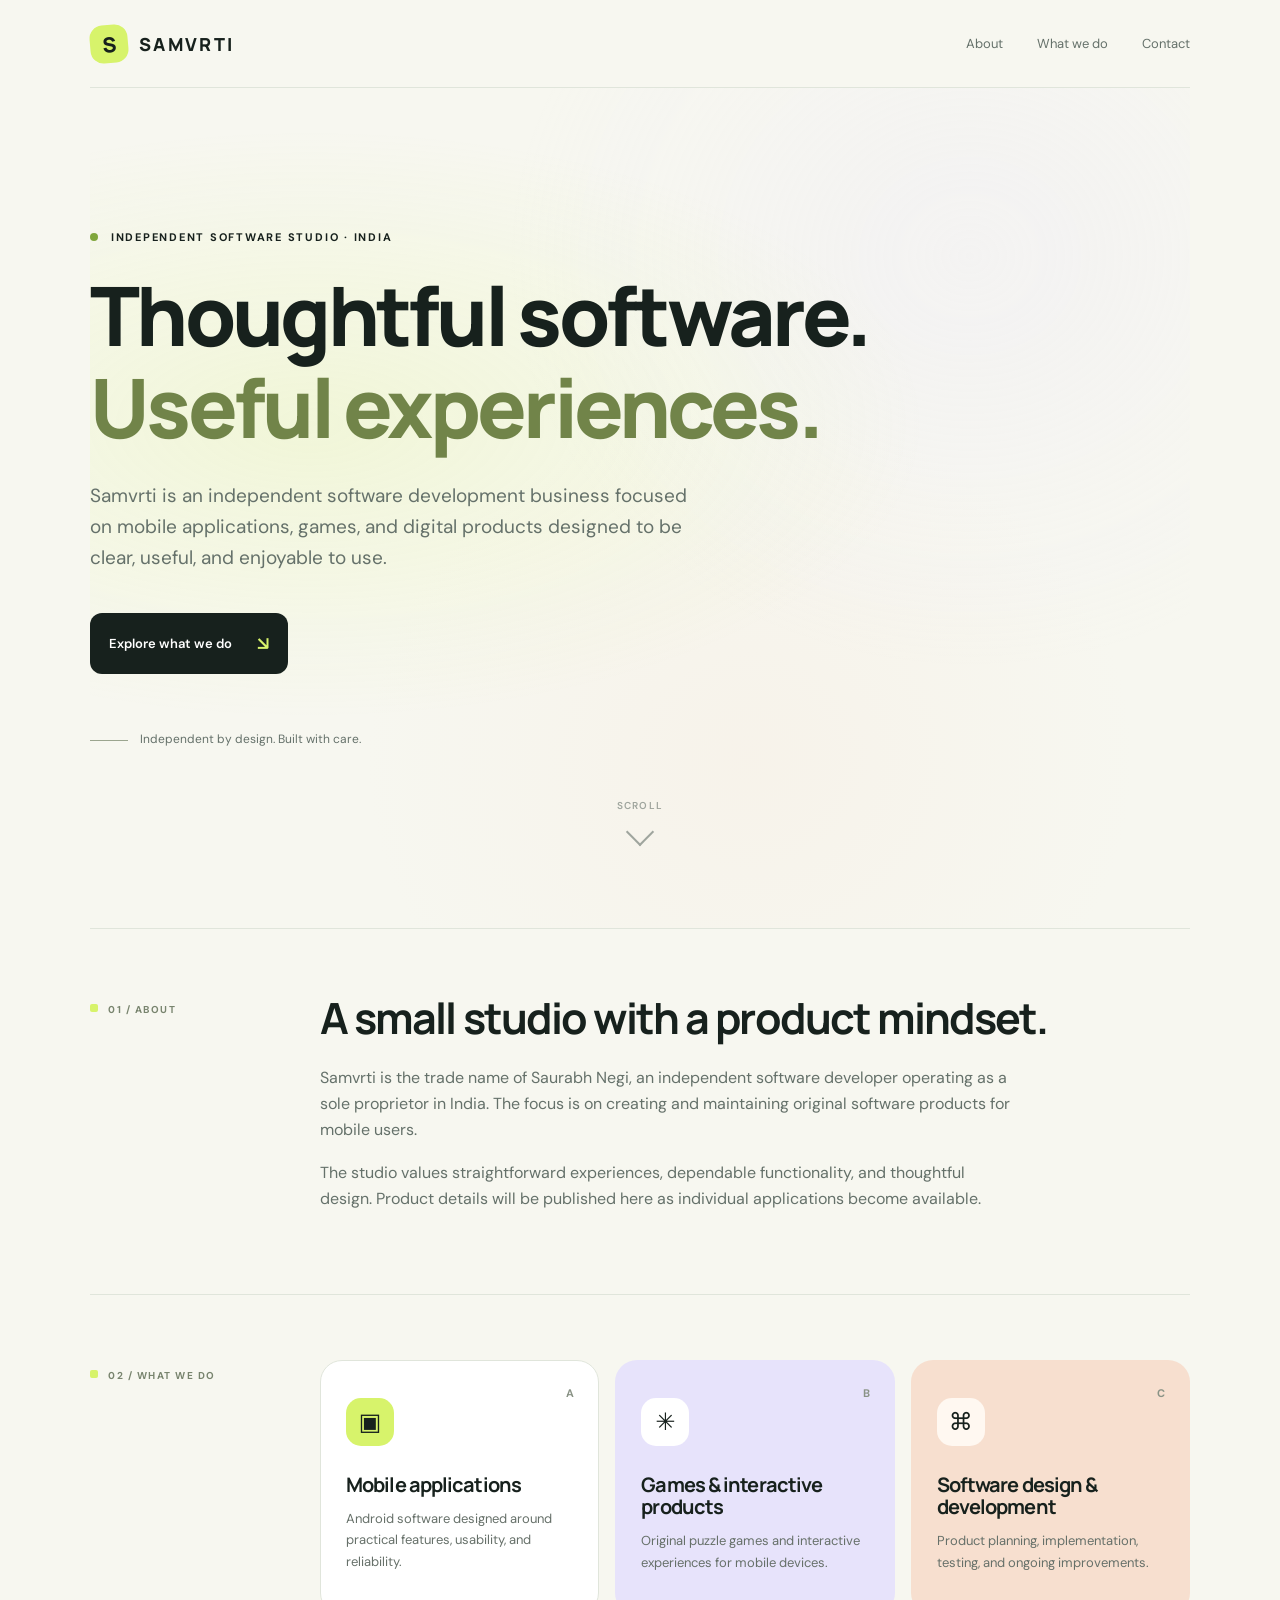
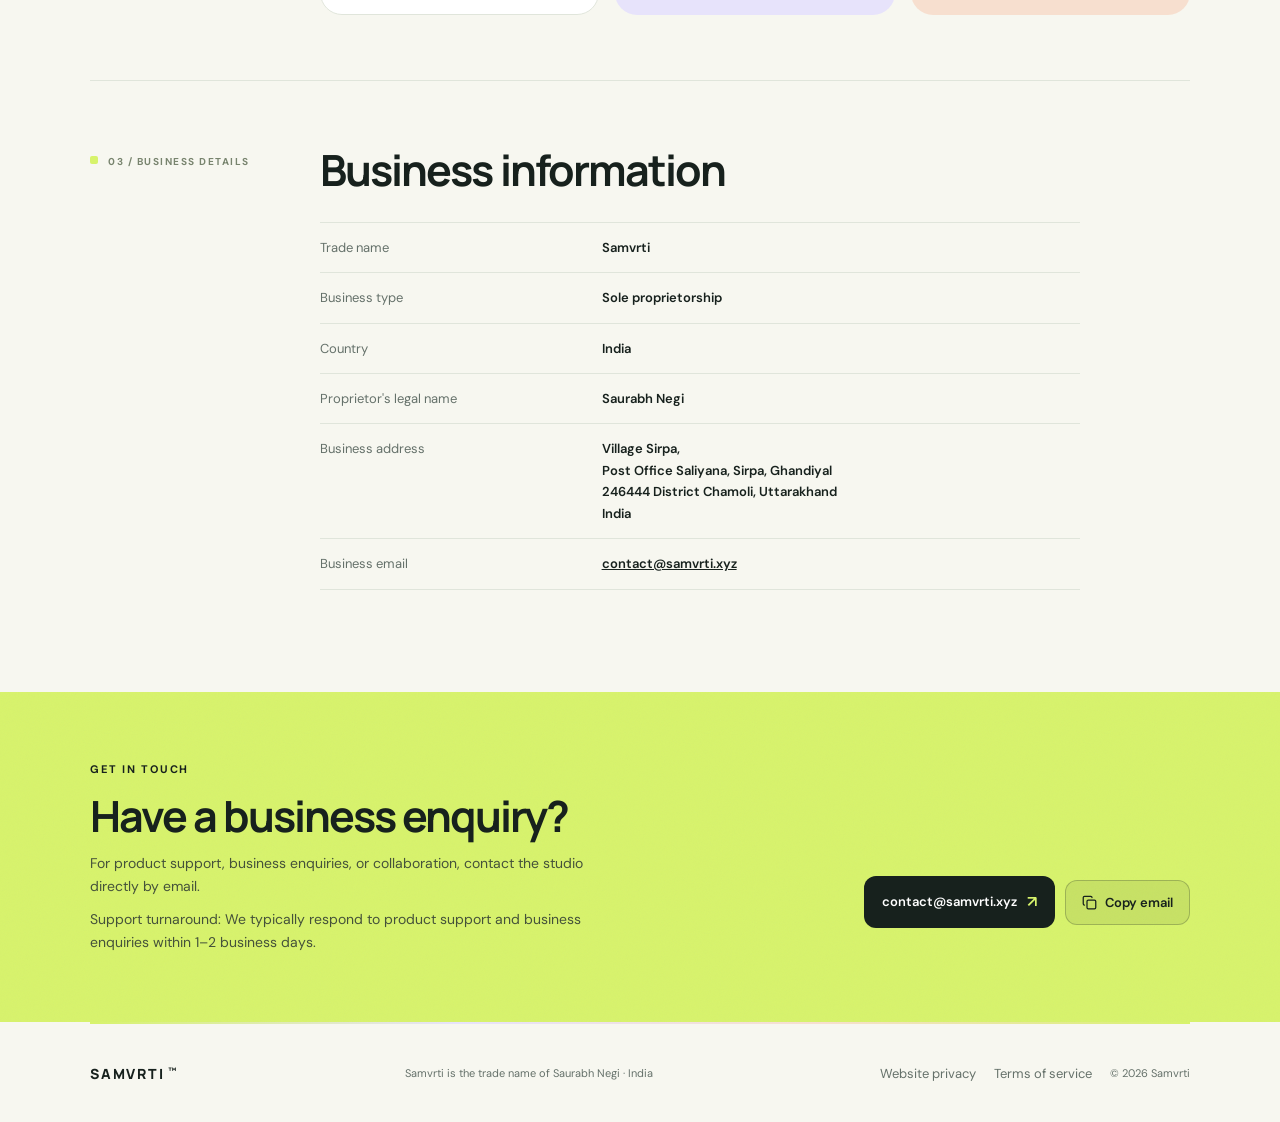
==== index.html @ 3603ea8e "Deploy Samvrti website with landing page, legal pages, and SEO assets" ====
<!doctype html>
<html lang="en">

<head>
  <meta charset="utf-8">
  <meta name="viewport" content="width=device-width, initial-scale=1">
  <meta name="theme-color" content="#17211d">
  <meta name="author" content="Saurabh Negi">
  <meta name="description"
    content="Samvrti is an independent software studio in India creating mobile applications, games, and digital products.">
  <title>SAMVRTI — Independent Software Studio</title>

  <link rel="canonical" href="https://samvrti.xyz/">
  <link rel="icon" href="favicon.svg" type="image/svg+xml">
  <link rel="stylesheet" href="styles.css">

  <!-- Open Graph / Facebook / WhatsApp / LinkedIn -->
  <meta property="og:type" content="website">
  <meta property="og:url" content="https://samvrti.xyz/">
  <meta property="og:site_name" content="SAMVRTI">
  <meta property="og:title" content="SAMVRTI — Independent Software Studio">
  <meta property="og:description"
    content="Independent software studio in India creating mobile applications, games, and digital products.">
  <meta property="og:image" content="https://samvrti.xyz/og-image.png">
  <meta property="og:image:width" content="1200">
  <meta property="og:image:height" content="630">
  <meta property="og:image:alt" content="SAMVRTI — Independent Software Studio">

  <!-- Twitter / X -->
  <meta name="twitter:card" content="summary_large_image">
  <meta name="twitter:url" content="https://samvrti.xyz/">
  <meta name="twitter:title" content="SAMVRTI — Independent Software Studio">
  <meta name="twitter:description"
    content="Independent software studio in India creating mobile applications, games, and digital products.">
  <meta name="twitter:image" content="https://samvrti.xyz/og-image.png">

  <!-- Structured Data (JSON-LD) for Google Search & Google Play Verification -->
  <script type="application/ld+json">
  {
    "@context": "https://schema.org",
    "@type": "ProfessionalService",
    "name": "Samvrti",
    "legalName": "Saurabh Negi",
    "url": "https://samvrti.xyz/",
    "logo": "https://samvrti.xyz/favicon.svg",
    "image": "https://samvrti.xyz/og-image.png",
    "description": "Independent software studio in India creating mobile applications, games, and digital products.",
    "email": "contact@samvrti.xyz",
    "address": {
      "@type": "PostalAddress",
      "streetAddress": "Village Sirpa, Post Office Saliyana, Sirpa, Ghandiyal",
      "addressLocality": "Chamoli",
      "addressRegion": "Uttarakhand",
      "postalCode": "246444",
      "addressCountry": "IN"
    },
    "founder": {
      "@type": "Person",
      "name": "Saurabh Negi"
    }
  }
  </script>
</head>


<body>
  <header class="site-header">
    <a class="brand" href="#top" aria-label="Samvrti home">
      <span class="brand-mark" aria-hidden="true">S</span>
      <span class="brand-name">SAMVRTI</span>
    </a>
    <nav aria-label="Main navigation">
      <a href="#about">About</a>
      <a href="#work">What we do</a>
      <a href="#contact">Contact</a>
    </nav>
  </header>

  <main id="top">
    <section class="hero wrap">
      <p class="eyebrow"><span class="eyebrow-dot"></span> INDEPENDENT SOFTWARE STUDIO · INDIA</p>
      <h1>Thoughtful software.<br><span>Useful experiences.</span></h1>
      <p class="hero-copy">
        Samvrti is an independent software development business focused on mobile
        applications, games, and digital products designed to be clear, useful,
        and enjoyable to use.
      </p>
      <a class="primary-link" href="#work">Explore what we do <span aria-hidden="true">↘</span></a>
      <div class="hero-note">
        <span class="note-line"></span>
        <span>Independent by design. Built with care.</span>
      </div>
      <div class="scroll-indicator" aria-hidden="true">
        <span>Scroll</span>
        <div class="scroll-chevron"></div>
      </div>
    </section>

    <section class="section wrap reveal" id="about">
      <div class="section-label">01 / ABOUT</div>
      <div class="section-content">
        <h2>A small studio with a product mindset.</h2>
        <p>
          Samvrti is the trade name of Saurabh Negi, an independent software
          developer operating as a sole proprietor in India. The focus is on
          creating and maintaining original software products for mobile users.
        </p>
        <p>
          The studio values straightforward experiences, dependable functionality,
          and thoughtful design. Product details will be published here as
          individual applications become available.
        </p>
      </div>
    </section>

    <section class="section wrap reveal" id="work">
      <div class="section-label">02 / WHAT WE DO</div>
      <div class="work-grid">
        <article class="work-card reveal">
          <span class="card-index">A</span>
          <div class="card-icon" aria-hidden="true">▣</div>
          <h3>Mobile applications</h3>
          <p>Android software designed around practical features, usability, and reliability.</p>
        </article>
        <article class="work-card">
          <span class="card-index">B</span>
          <div class="card-icon" aria-hidden="true">✳</div>
          <h3>Games & interactive products</h3>
          <p>Original puzzle games and interactive experiences for mobile devices.</p>
        </article>
        <article class="work-card">
          <span class="card-index">C</span>
          <div class="card-icon" aria-hidden="true">⌘</div>
          <h3>Software design & development</h3>
          <p>Product planning, implementation, testing, and ongoing improvements.</p>
        </article>
      </div>
    </section>

    <section class="section wrap identity-section reveal">
      <div class="section-label">03 / BUSINESS DETAILS</div>
      <div class="section-content">
        <h2>Business information</h2>
        <dl class="details">
          <div>
            <dt>Trade name</dt>
            <dd>Samvrti</dd>
          </div>
          <div>
            <dt>Business type</dt>
            <dd>Sole proprietorship</dd>
          </div>
          <div>
            <dt>Country</dt>
            <dd>India</dd>
          </div>
          <div>
            <dt>Proprietor's legal name</dt>
            <dd>Saurabh Negi</dd>
          </div>
          <div>
            <dt>Business address</dt>
            <dd>
              Village Sirpa, <br>
              Post Office Saliyana, Sirpa, Ghandiyal<br>
              246444
              District Chamoli, Uttarakhand<br>
              India
            </dd>
          </div>
          <div>
            <dt>Business email</dt>
            <dd><a href="mailto:contact@samvrti.xyz">contact@samvrti.xyz</a></dd>
          </div>

        </dl>
      </div>
    </section>

    <section class="contact-band reveal" id="contact">
      <div class="wrap contact-inner">
        <div>
          <p class="eyebrow">GET IN TOUCH</p>
          <h2>Have a business enquiry?</h2>
          <p>For product support, business enquiries, or collaboration, contact the studio directly by email.</p>
          <p style="margin-top: 10px;">Support turnaround: We typically respond to product support and business
            enquiries within 1–2 business days.</p>
        </div>
        <div class="contact-actions">
          <div class="contact-buttons">
            <a class="contact-email" id="contactEmailLink" href="mailto:contact@samvrti.xyz">
              <span>contact@samvrti.xyz</span>
              <span class="arrow-icon" aria-hidden="true">↗</span>
            </a>
            <button type="button" class="contact-copy-btn" id="copyEmailBtn"
              aria-label="Copy email address to clipboard" data-email="contact@samvrti.xyz">
              <svg class="copy-icon" aria-hidden="true" width="15" height="15" viewBox="0 0 24 24" fill="none"
                stroke="currentColor" stroke-width="2" stroke-linecap="round" stroke-linejoin="round">
                <rect width="14" height="14" x="8" y="8" rx="2" ry="2" />
                <path d="M4 16c-1.1 0-2-.9-2-2V4c0-1.1.9-2 2-2h10c1.1 0 2 .9 2 2" />
              </svg>
              <span class="copy-text">Copy email</span>
            </button>
          </div>
          <div class="copy-status" id="copyStatus" role="status" aria-live="polite"></div>
        </div>
      </div>
    </section>
  </main>

  <footer class="site-footer wrap">
    <a class="footer-brand" href="#top">SAMVRTI<span>™</span></a>
    <span>Samvrti is the trade name of Saurabh Negi · India</span>
    <div class="footer-links">
      <a href="privacy.html">Website privacy</a>
      <a href="terms.html">Terms of service</a>
      <span>© <span id="year">2026</span> Samvrti</span>
    </div>
  </footer>
  <script>
    // Keep the displayed year current without collecting or transmitting data.
    document.getElementById("year").textContent = new Date().getFullYear();

    // 1-click email copy to clipboard with fallback
    const copyBtn = document.getElementById("copyEmailBtn");
    const copyStatus = document.getElementById("copyStatus");

    if (copyBtn) {
      copyBtn.addEventListener("click", async () => {
        const email = copyBtn.getAttribute("data-email") || "contact@samvrti.xyz";
        const copyTextEl = copyBtn.querySelector(".copy-text");
        const originalText = copyTextEl ? copyTextEl.textContent : "Copy email";

        try {
          if (navigator.clipboard && window.isSecureContext) {
            await navigator.clipboard.writeText(email);
          } else {
            const tempInput = document.createElement("textarea");
            tempInput.value = email;
            tempInput.setAttribute("readonly", "");
            tempInput.style.position = "absolute";
            tempInput.style.left = "-9999px";
            document.body.appendChild(tempInput);
            tempInput.select();
            tempInput.setSelectionRange(0, 99999); // Mobile compatibility
            const successful = document.execCommand("copy");
            document.body.removeChild(tempInput); // Clean up BEFORE checking/throwing
            if (!successful) throw Error("Copy failed");

          }

          copyBtn.classList.add("copied");
          if (copyTextEl) copyTextEl.textContent = "Copied!";
          if (copyStatus) copyStatus.textContent = "Copied " + email + " to clipboard";

          setTimeout(() => {
            copyBtn.classList.remove("copied");
            if (copyTextEl) copyTextEl.textContent = originalText;
            if (copyStatus) copyStatus.textContent = "";
          }, 2500);
        } catch (err) {
          if (copyStatus) {
            copyStatus.textContent = "Please copy manually: " + email;
          }
        }
      });
    }

    // Enhancement #1 — Scroll-triggered reveal animations
    (function () {
      const prefersReduced = window.matchMedia('(prefers-reduced-motion: reduce)').matches;
      if (prefersReduced) {
        document.querySelectorAll('.reveal').forEach(el => el.classList.add('visible'));
        return;
      }
      const observer = new IntersectionObserver((entries) => {
        entries.forEach(entry => {
          if (entry.isIntersecting) {
            entry.target.classList.add('visible');
            observer.unobserve(entry.target);
          }
        });
      }, { threshold: 0.12, rootMargin: '0px 0px -40px 0px' });
      document.querySelectorAll('.reveal').forEach(el => observer.observe(el));
    })();
  </script>
</body>

</html>
---- styles.css ----
@import url('https://fonts.googleapis.com/css2?family=DM+Sans:wght@400;500;600;700&family=Manrope:wght@400;500;600;700;800&display=swap');

:root {
  color-scheme: light;
  --ink: #17211d;
  --muted: #65716a;
  --paper: #f7f7f0;
  --card: #ffffff;
  --line: #e0e5db;
  --green: #d7f36b;
  --green-dark: #28371e;
  --lavender: #e7e3fb;
  --peach: #f7dfcf;
  --radius: 22px;
}
* { box-sizing: border-box; }
html { scroll-behavior: smooth; }
body {
  margin: 0;
  background: var(--paper);
  color: var(--ink);
  font-family: "DM Sans", system-ui, -apple-system, BlinkMacSystemFont, "Segoe UI", sans-serif;
  line-height: 1.65;
  -webkit-font-smoothing: antialiased;
}
a { color: inherit; }
.wrap { width: min(1100px, calc(100% - 48px)); margin-inline: auto; }

/* ─── Header ─── */
.site-header {
  width: min(1100px, calc(100% - 48px));
  margin: 0 auto;
  min-height: 88px;
  display: flex;
  align-items: center;
  justify-content: space-between;
  gap: 24px;
  border-bottom: 1px solid var(--line);
}
.brand { display: inline-flex; align-items: center; gap: 11px; text-decoration: none; }

/* Enhancement #5 — Brand mark micro-animation */
.brand-mark {
  display: grid; place-items: center; width: 38px; height: 38px;
  background: var(--green); border-radius: 13px;
  font: 800 21px "Manrope", sans-serif; transform: rotate(-5deg);
  transition: transform 0.4s cubic-bezier(.34,1.56,.64,1), background 0.3s ease;
}
.brand:hover .brand-mark {
  transform: rotate(5deg) scale(1.08);
  background: #c8e85a;
}
.brand-name, .footer-brand { font: 800 18px "Manrope", sans-serif; letter-spacing: .13em; }

/* Enhancement #10 — Nav link hover underlines */
nav { display: flex; gap: clamp(16px, 3vw, 34px); }
nav a, .footer-links a {
  color: var(--muted);
  font-size: 13px;
  text-decoration: none;
  position: relative;
}
nav a::after, .footer-links a::after {
  content: '';
  position: absolute;
  bottom: -2px;
  left: 0;
  width: 0;
  height: 1.5px;
  background: var(--ink);
  transition: width 0.3s ease;
}
nav a:hover::after, .footer-links a:hover::after {
  width: 100%;
}
nav a:hover, .footer-links a:hover { color: var(--ink); }

/* ─── Hero ─── */

/* Enhancement #4 — Gradient mesh background on hero */
.hero {
  padding: clamp(76px, 12vw, 140px) 0 86px;
  position: relative;
  overflow: hidden;
}
.hero::before {
  content: '';
  position: absolute;
  inset: 0;
  background:
    radial-gradient(ellipse 80% 50% at 20% 40%, rgba(215,243,107,.18) 0%, transparent 70%),
    radial-gradient(ellipse 60% 70% at 80% 20%, rgba(231,227,251,.22) 0%, transparent 70%),
    radial-gradient(ellipse 50% 60% at 60% 80%, rgba(247,223,207,.18) 0%, transparent 70%);
  animation: gradientShift 12s ease-in-out infinite alternate;
  pointer-events: none;
  z-index: 0;
}
.hero > * { position: relative; z-index: 1; }

@keyframes gradientShift {
  0%   { opacity: 0.6; transform: scale(1) translate(0, 0); }
  50%  { opacity: 1;   transform: scale(1.05) translate(-1%, 2%); }
  100% { opacity: 0.7; transform: scale(1.02) translate(1%, -1%); }
}

/* Enhancement #3 — Pulsing hero dot */
.eyebrow { margin: 0 0 24px; font-size: 11px; font-weight: 700; letter-spacing: .16em; }
.eyebrow-dot {
  display: inline-block;
  width: 8px;
  height: 8px;
  margin-right: 8px;
  border-radius: 50%;
  background: #7fa63b;
  animation: pulse 2.2s ease-in-out infinite;
}
@keyframes pulse {
  0%, 100% { box-shadow: 0 0 0 0 rgba(127,166,59,.5); }
  50%      { box-shadow: 0 0 0 7px rgba(127,166,59,0); }
}

h1, h2, h3, p { margin-top: 0; }
h1, h2, h3 { font-family: "Manrope", sans-serif; letter-spacing: -.045em; line-height: 1.12; }
h1 { max-width: 850px; margin-bottom: 26px; font-size: clamp(43px, 7.5vw, 82px); font-weight: 800; }
h1 span { color: #718449; }

/* Enhancement #7 — Animated heading reveal */
.hero h1 {
  animation: headingReveal 0.9s cubic-bezier(.22,1,.36,1) 0.15s both;
}
.hero .hero-copy {
  animation: headingReveal 0.9s cubic-bezier(.22,1,.36,1) 0.35s both;
}
.hero .primary-link {
  animation: headingReveal 0.9s cubic-bezier(.22,1,.36,1) 0.5s both;
}
@keyframes headingReveal {
  from { opacity: 0; transform: translateY(30px); filter: blur(4px); }
  to   { opacity: 1; transform: translateY(0);    filter: blur(0); }
}

.hero-copy { max-width: 620px; color: var(--muted); font-size: clamp(16px, 2vw, 19px); }
.primary-link {
  display: inline-flex; align-items: center; gap: 25px; margin-top: 20px;
  padding: 15px 19px; background: var(--ink); color: white; border-radius: 12px;
  font-size: 13px; font-weight: 600; text-decoration: none;
  transition: transform 0.25s ease, box-shadow 0.25s ease, background 0.25s ease;
}
.primary-link:hover {
  transform: translateY(-2px);
  box-shadow: 0 8px 24px rgba(23,33,29,.2);
  background: #1f2d25;
}
.primary-link span { color: var(--green); font-size: 19px; transition: transform 0.3s ease; }
.primary-link:hover span { transform: translate(3px, 3px); }

.hero-note { display: flex; align-items: center; gap: 12px; margin-top: 56px; color: var(--muted); font-size: 12px; }
.note-line { width: 38px; height: 1px; background: #9ba58f; }

/* Enhancement #9 — Scroll indicator */
.scroll-indicator {
  display: flex;
  flex-direction: column;
  align-items: center;
  gap: 8px;
  margin-top: 48px;
  color: var(--muted);
  font-size: 10px;
  font-weight: 600;
  letter-spacing: .12em;
  text-transform: uppercase;
  opacity: 0.6;
}
.scroll-indicator .scroll-chevron {
  width: 20px;
  height: 20px;
  border-right: 2px solid var(--muted);
  border-bottom: 2px solid var(--muted);
  transform: rotate(45deg);
  animation: scrollBounce 2s ease-in-out infinite;
}
@keyframes scrollBounce {
  0%, 100% { transform: rotate(45deg) translate(0, 0); opacity: 0.4; }
  50%      { transform: rotate(45deg) translate(4px, 4px); opacity: 1; }
}

/* ─── Sections ─── */

/* Enhancement #6 — Section label accent bars */
.section { display: grid; grid-template-columns: 190px 1fr; gap: 40px; padding: 65px 0; border-top: 1px solid var(--line); }
.section-label {
  padding-top: 8px;
  color: #78846e;
  font-size: 10px;
  font-weight: 700;
  letter-spacing: .15em;
  position: relative;
  padding-left: 18px;
}
.section-label::before {
  content: '';
  position: absolute;
  left: 0;
  top: 10px;
  width: 8px;
  height: 8px;
  border-radius: 2px;
  background: var(--green);
  transition: transform 0.3s ease;
}
.section:hover .section-label::before {
  transform: scale(1.3) rotate(45deg);
}
.section-content { max-width: 760px; }
h2 { margin-bottom: 22px; font-size: clamp(28px, 4vw, 43px); }
.section-content p { max-width: 700px; color: var(--muted); }

/* ─── Work Cards ─── */
.work-grid { display: grid; grid-template-columns: repeat(3, minmax(0, 1fr)); gap: 16px; }

/* Enhancement #2 — Card hover effects with depth */
.work-card {
  position: relative;
  min-height: 255px;
  padding: 25px;
  border: 1px solid var(--line);
  border-radius: var(--radius);
  background: var(--card);
  transition: transform 0.35s cubic-bezier(.34,1.56,.64,1), box-shadow 0.35s ease;
}
.work-card:hover {
  transform: translateY(-8px);
  box-shadow: 0 16px 40px rgba(23,33,29,.1), 0 4px 12px rgba(23,33,29,.06);
}
.work-card:nth-child(2) { background: var(--lavender); border-color: transparent; }
.work-card:nth-child(3) { background: var(--peach); border-color: transparent; }
.card-index { position: absolute; top: 23px; right: 24px; color: #8a9386; font-size: 11px; font-weight: 700; }
.card-icon {
  display: grid; place-items: center; width: 48px; height: 48px;
  margin: 12px 0 28px; border-radius: 15px;
  background: var(--green); font-size: 24px;
  transition: transform 0.35s cubic-bezier(.34,1.56,.64,1);
}
.work-card:hover .card-icon {
  transform: scale(1.12) rotate(-4deg);
}
.work-card:nth-child(2) .card-icon { background: #fff; }
.work-card:nth-child(3) .card-icon { background: #fff8f1; }
.work-card h3 { margin-bottom: 12px; font-size: 20px; }
.work-card p { margin-bottom: 0; color: #667069; font-size: 13px; }

/* ─── Business Details ─── */
.identity-section { padding-bottom: 80px; }
.details { margin: 28px 0 22px; border-top: 1px solid var(--line); }
.details div {
  display: grid;
  grid-template-columns: minmax(150px, .7fr) 1.3fr;
  gap: 24px;
  padding: 14px 0;
  border-bottom: 1px solid var(--line);
  transition: background 0.2s ease, padding-left 0.2s ease;
}
.details div:hover {
  background: rgba(215,243,107,.08);
  padding-left: 8px;
}
.details dt { color: var(--muted); font-size: 13px; }
.details dd { margin: 0; overflow-wrap: anywhere; font-size: 13px; font-weight: 600; }
.small-note { font-size: 12px; }

/* ─── Contact Band ─── */

/* Enhancement #8 — Enhanced contact section with grain texture */
.contact-band {
  padding: 68px 0;
  background: var(--green);
  position: relative;
  overflow: hidden;
}
.contact-band::before {
  content: '';
  position: absolute;
  inset: 0;
  background-image: url("data:image/svg+xml,%3Csvg viewBox='0 0 256 256' xmlns='http://www.w3.org/2000/svg'%3E%3Cfilter id='noise'%3E%3CfeTurbulence type='fractalNoise' baseFrequency='0.85' numOctaves='4' stitchTiles='stitch'/%3E%3C/filter%3E%3Crect width='100%25' height='100%25' filter='url(%23noise)' opacity='0.04'/%3E%3C/svg%3E");
  background-size: 200px 200px;
  pointer-events: none;
  z-index: 0;
}
.contact-band > .wrap { position: relative; z-index: 1; }

.contact-inner { display: flex; align-items: end; justify-content: space-between; gap: 36px; }
.contact-band .eyebrow { margin-bottom: 14px; }
.contact-band h2 { max-width: 500px; margin-bottom: 12px; }
.contact-band p:not(.eyebrow) { max-width: 520px; margin-bottom: 0; color: #45523a; font-size: 14px; }
.contact-actions {
  display: flex;
  flex-direction: column;
  align-items: flex-end;
  gap: 8px;
  flex-shrink: 0;
}
.contact-buttons {
  display: flex;
  align-items: center;
  gap: 10px;
  flex-wrap: wrap;
}
.contact-email {
  display: inline-flex;
  align-items: center;
  gap: 10px;
  padding: 13px 18px;
  background: var(--ink);
  color: white;
  border-radius: 12px;
  font-size: 13px;
  font-weight: 600;
  text-decoration: none;
  transition: transform 0.2s ease, background 0.2s ease, box-shadow 0.2s ease;
}
.contact-email:hover {
  background: #23312c;
  transform: translateY(-2px);
  box-shadow: 0 8px 24px rgba(23, 33, 29, 0.25);
}
.contact-email .arrow-icon {
  color: var(--green);
  font-size: 16px;
  transition: transform 0.2s ease;
}
.contact-email:hover .arrow-icon {
  transform: translate(2px, -2px);
}
.contact-copy-btn {
  display: inline-flex;
  align-items: center;
  gap: 8px;
  padding: 13px 16px;
  background: rgba(23, 33, 29, 0.08);
  color: var(--ink);
  border: 1.5px solid rgba(23, 33, 29, 0.24);
  border-radius: 12px;
  font-family: inherit;
  font-size: 13px;
  font-weight: 600;
  cursor: pointer;
  transition: all 0.2s ease;
}
.contact-copy-btn:hover {
  background: rgba(23, 33, 29, 0.16);
  border-color: var(--ink);
  transform: translateY(-2px);
  box-shadow: 0 6px 16px rgba(23,33,29,.12);
}
.contact-copy-btn:focus-visible,
.contact-email:focus-visible {
  outline: 2px solid var(--ink);
  outline-offset: 2px;
}
.contact-copy-btn.copied {
  background: var(--ink);
  color: var(--green);
  border-color: var(--ink);
}
.copy-status {
  font-size: 12px;
  color: #3b4731;
  font-weight: 600;
  min-height: 18px;
  text-align: right;
  transition: opacity 0.2s ease;
}

/* ─── Footer ─── */

/* Enhancement #10 — Footer polish */
.site-footer {
  display: flex;
  align-items: center;
  justify-content: space-between;
  gap: 20px;
  min-height: 100px;
  color: var(--muted);
  font-size: 11px;
  border-top: 2px solid transparent;
  border-image: linear-gradient(90deg, var(--green), var(--lavender), var(--peach), var(--green)) 1;
}
.footer-brand {
  color: var(--ink);
  text-decoration: none;
  font-size: 14px;
  transition: opacity 0.2s ease;
}
.footer-brand:hover { opacity: 0.7; }
.footer-brand span { padding-left: 3px; font-size: 9px; vertical-align: top; }
.footer-links { display: flex; align-items: center; gap: 18px; }

/* ─── Enhancement #1 — Scroll-triggered fade-in animations ─── */
.reveal {
  opacity: 0;
  transform: translateY(28px);
  transition: opacity 0.7s cubic-bezier(.22,1,.36,1), transform 0.7s cubic-bezier(.22,1,.36,1), filter 0.7s ease;
  filter: blur(3px);
}
.reveal.visible {
  opacity: 1;
  transform: translateY(0);
  filter: blur(0);
}
/* Staggered card reveals */
.work-card.reveal:nth-child(1) { transition-delay: 0s; }
.work-card.reveal:nth-child(2) { transition-delay: 0.12s; }
.work-card.reveal:nth-child(3) { transition-delay: 0.24s; }

/* ─── Responsive ─── */
@media (max-width: 760px) {
  .wrap, .site-header { width: min(100% - 36px, 600px); }
  .site-header { min-height: 74px; }
  nav { gap: 14px; }
  nav a { font-size: 12px; }
  .hero { padding: 78px 0 65px; }
  .section { grid-template-columns: 1fr; gap: 20px; padding: 48px 0; }
  .section-label { padding-left: 18px; }
  .work-grid { grid-template-columns: 1fr; }
  .work-card { min-height: 210px; }
  .contact-inner { align-items: start; flex-direction: column; }
  .contact-actions { align-items: flex-start; width: 100%; }
  .contact-buttons { width: 100%; }
  .contact-email, .contact-copy-btn { flex: 1 1 auto; justify-content: center; }
  .copy-status { text-align: left; }
  .site-footer { align-items: start; flex-direction: column; padding: 28px 0; }
  .scroll-indicator { margin-top: 36px; }
}
@media (max-width: 420px) {
  .brand-name { font-size: 15px; }
  nav { gap: 10px; }
  nav a { font-size: 11px; }
  .details div { grid-template-columns: 1fr; gap: 4px; }
}
@media (prefers-reduced-motion: reduce) {
  html { scroll-behavior: auto; }
  .reveal { opacity: 1; transform: none; filter: none; transition: none; }
  .hero h1, .hero .hero-copy, .hero .primary-link { animation: none; }
  .eyebrow-dot { animation: none; }
  .hero::before { animation: none; }
  .scroll-indicator .scroll-chevron { animation: none; }
}
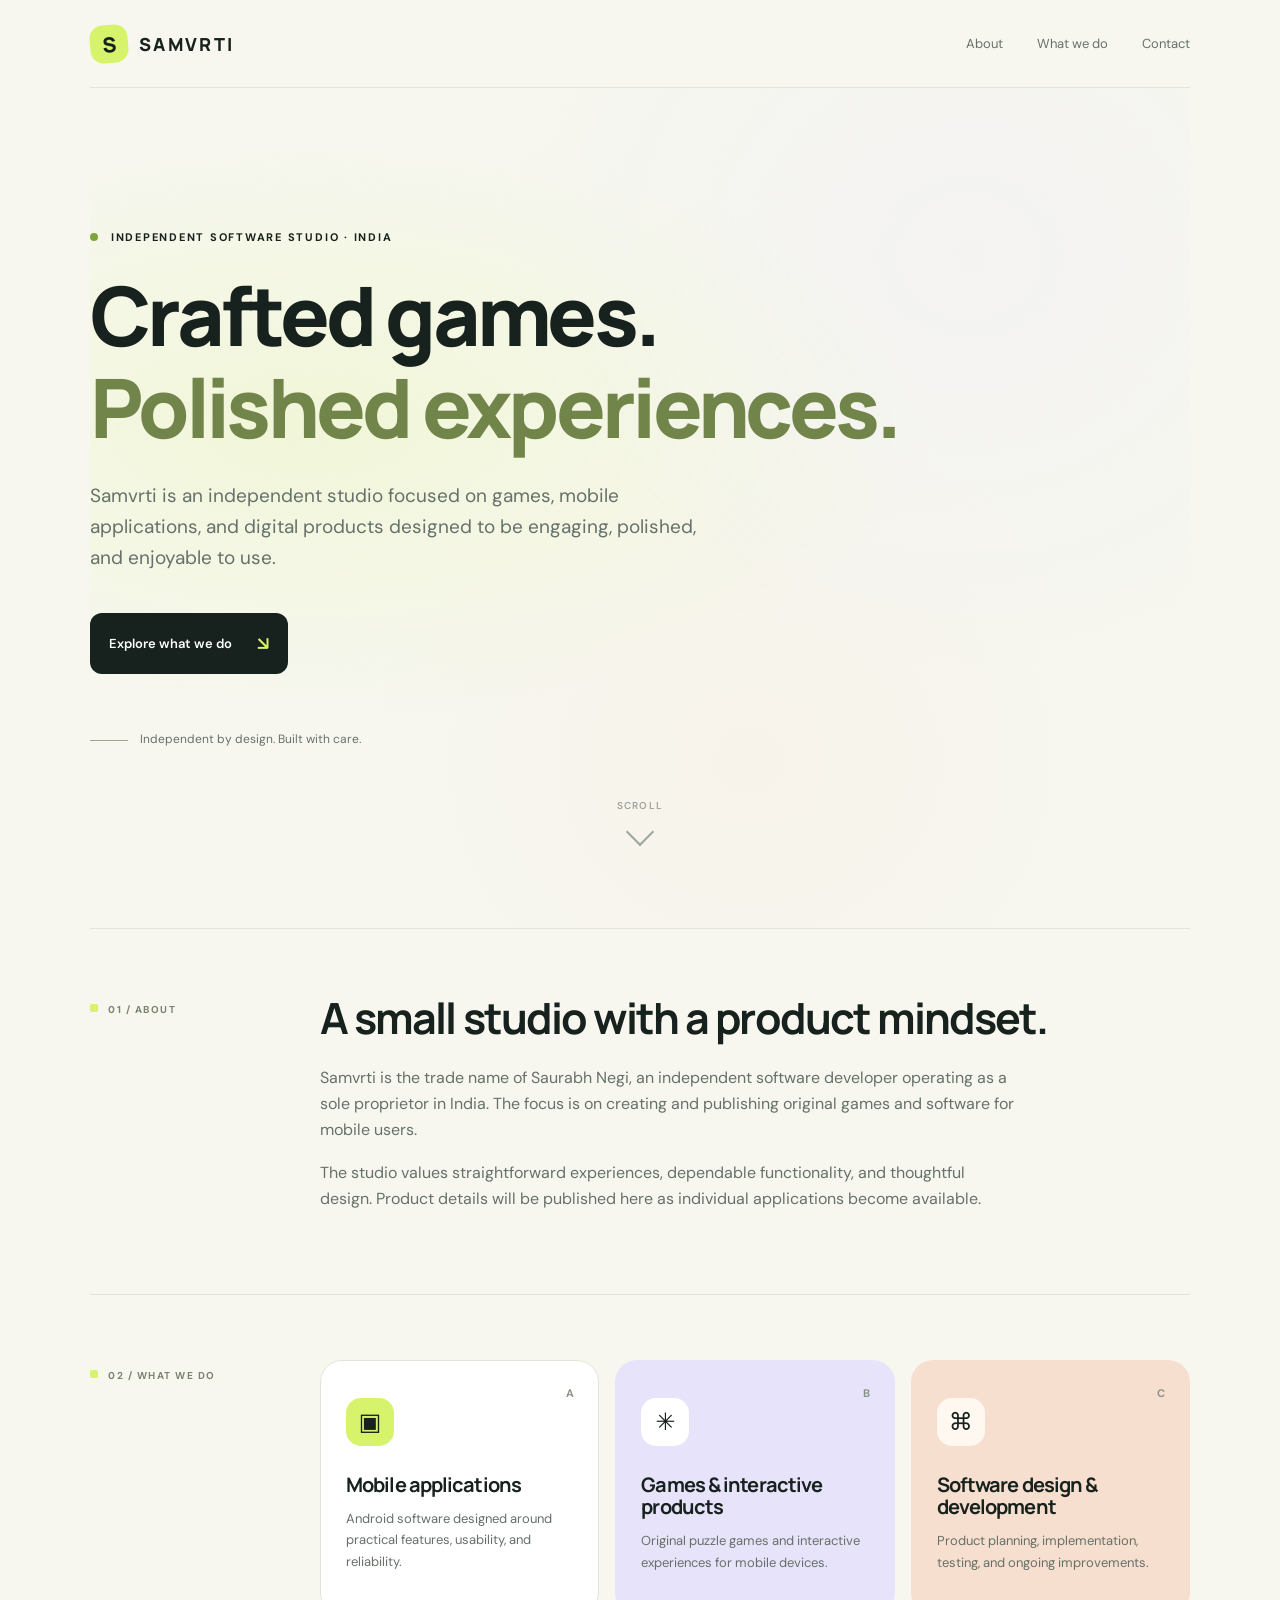
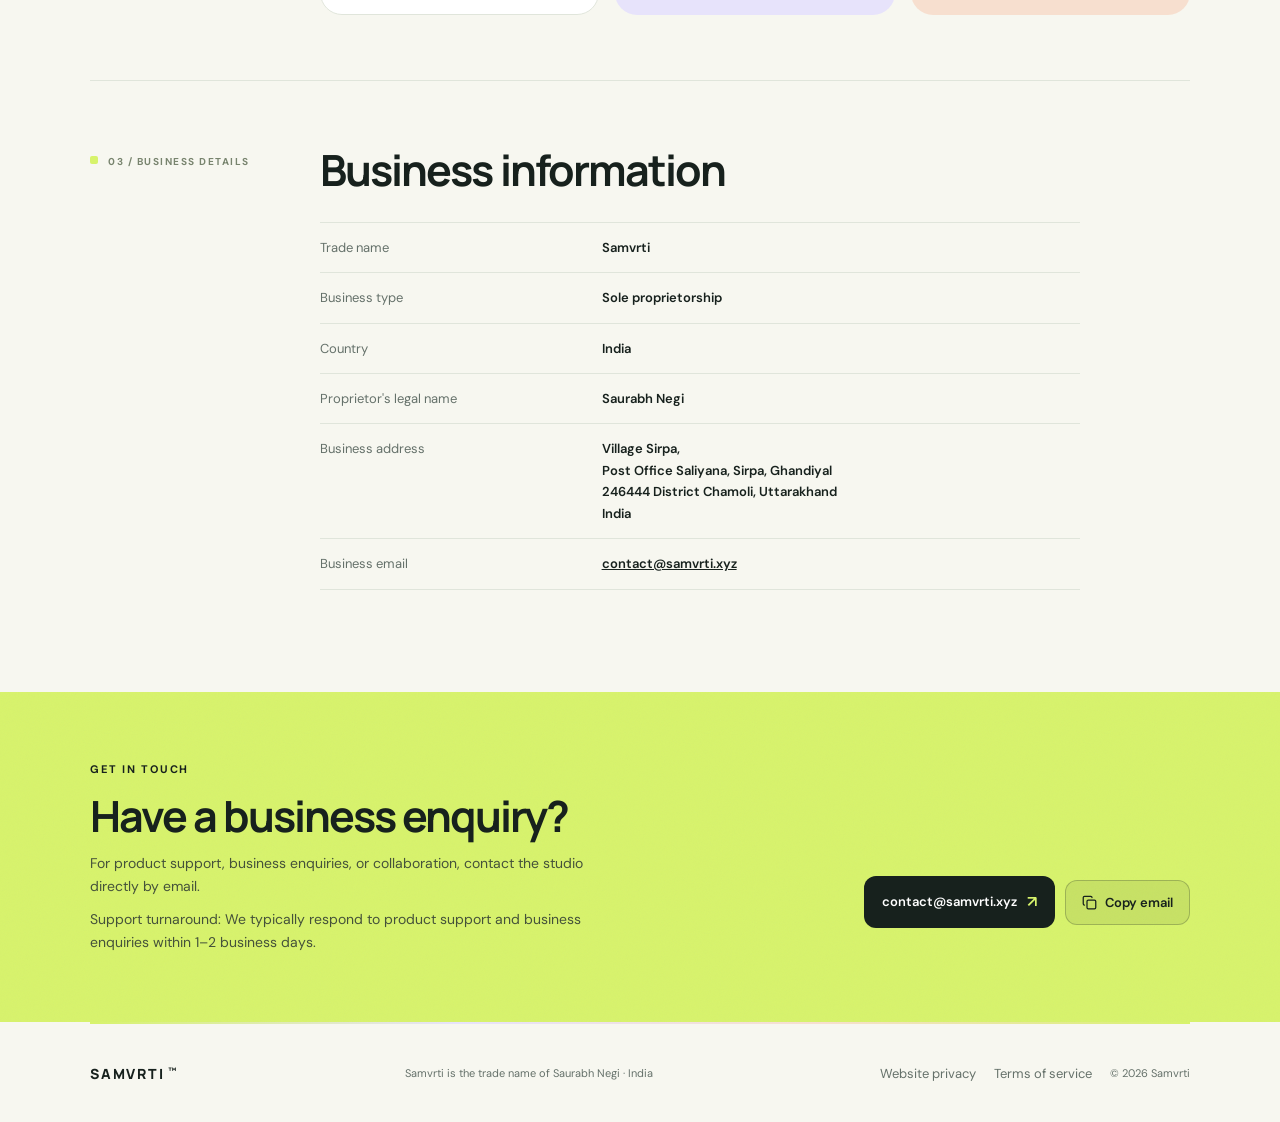
==== commit 8dffa478: "Update hero tagline" ====
--- a/index.html
+++ b/index.html
@@ -79,10 +79,10 @@
   <main id="top">
     <section class="hero wrap">
       <p class="eyebrow"><span class="eyebrow-dot"></span> INDEPENDENT SOFTWARE STUDIO · INDIA</p>
-      <h1>Thoughtful software.<br><span>Useful experiences.</span></h1>
+      <h1>Crafted games.<br><span>Polished experiences.</span></h1>
       <p class="hero-copy">
-        Samvrti is an independent software development business focused on mobile
-        applications, games, and digital products designed to be clear, useful,
+        Samvrti is an independent studio focused on games, mobile
+        applications, and digital products designed to be engaging, polished,
         and enjoyable to use.
       </p>
       <a class="primary-link" href="#work">Explore what we do <span aria-hidden="true">↘</span></a>
@@ -103,7 +103,7 @@
         <p>
           Samvrti is the trade name of Saurabh Negi, an independent software
           developer operating as a sole proprietor in India. The focus is on
-          creating and maintaining original software products for mobile users.
+          creating and publishing original games and software for mobile users.
         </p>
         <p>
           The studio values straightforward experiences, dependable functionality,
